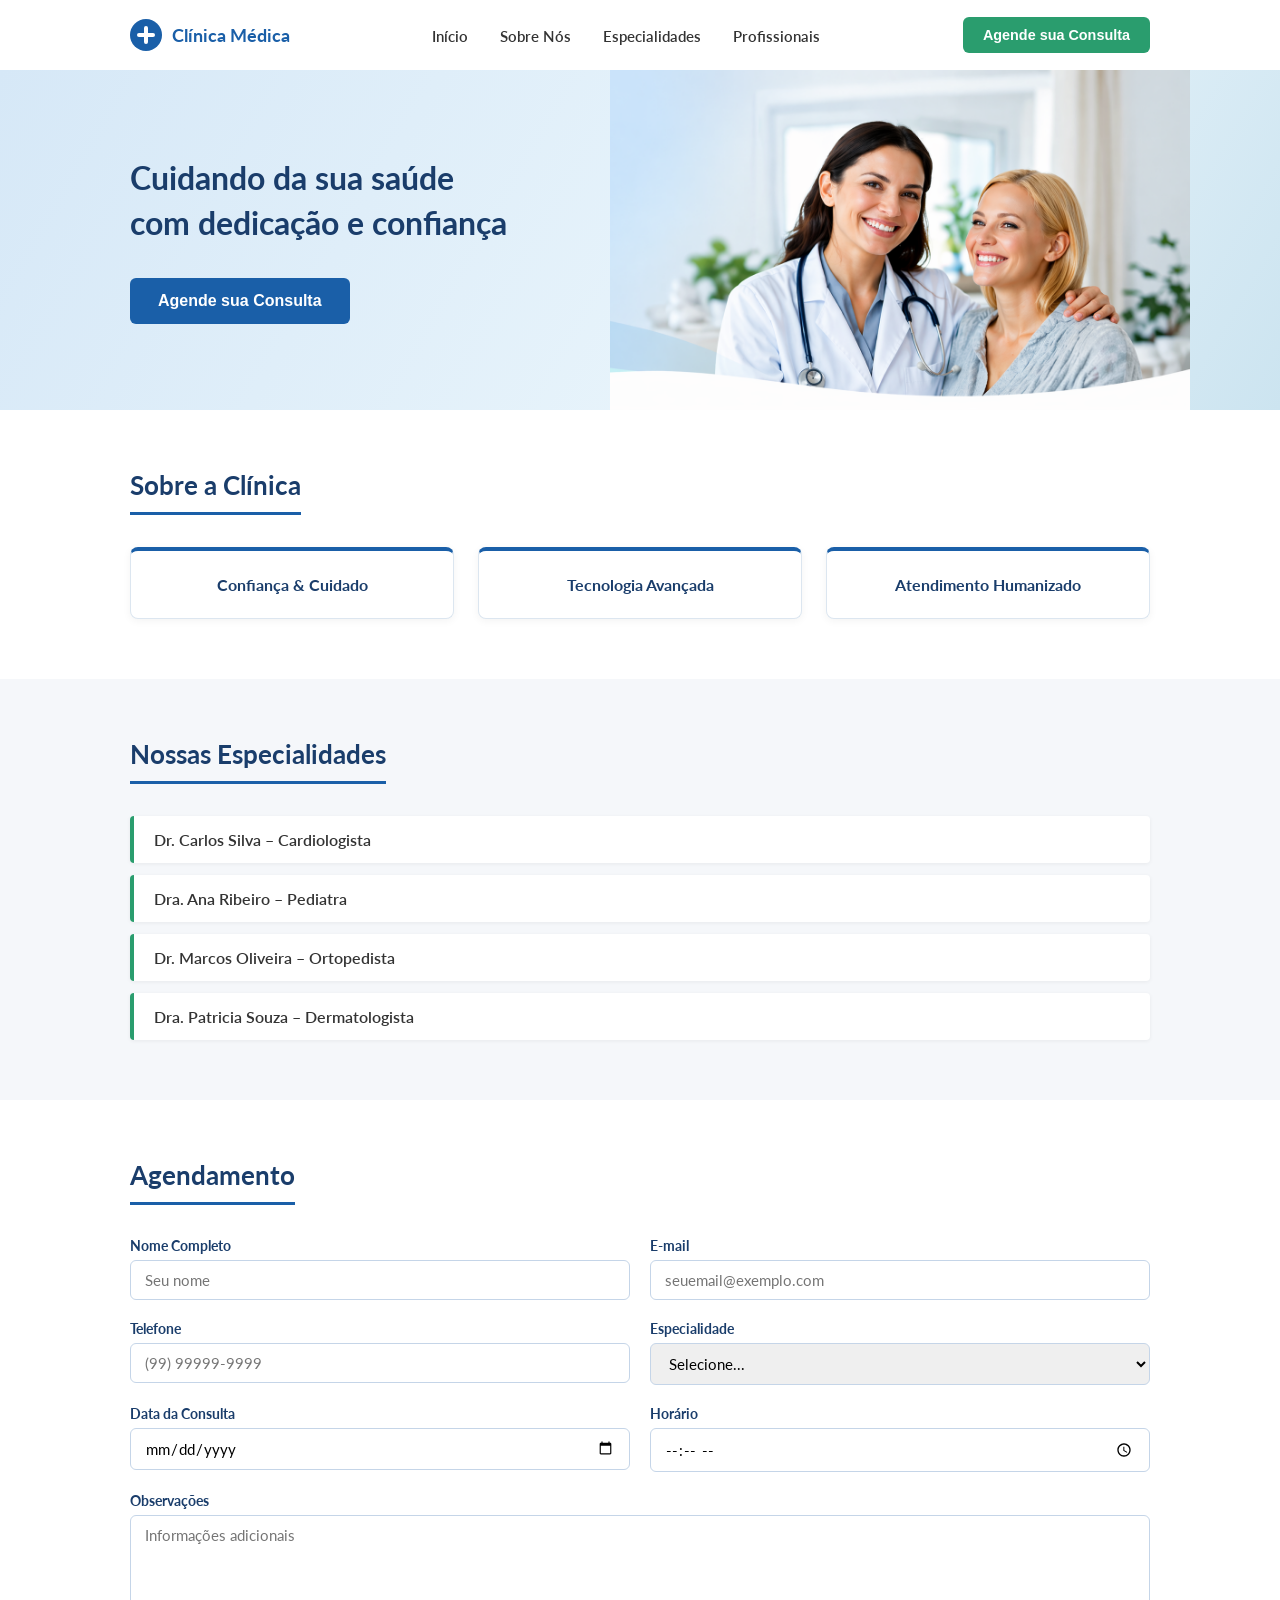
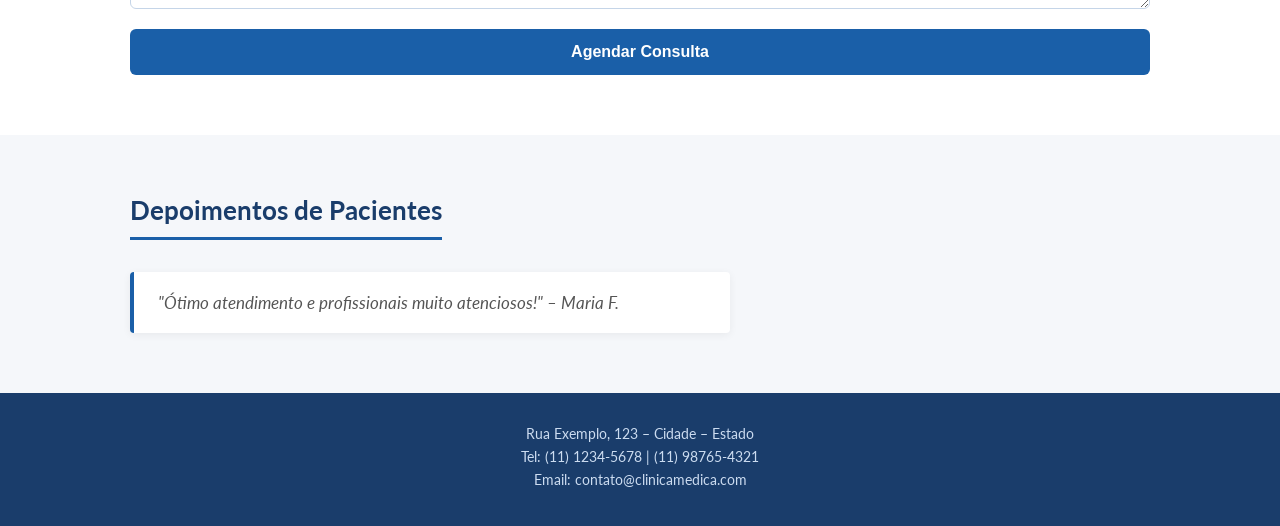
==== index.html @ 2ab4ed36 "Banner V7" ====
<!DOCTYPE html>
<html lang="pt-BR">
<head>
  <meta charset="UTF-8" />
  <meta name="viewport" content="width=device-width, initial-scale=1.0"/>
  <title>Clínica Médica</title>
  <link href="https://fonts.googleapis.com/css2?family=Lato:wght@400;700&display=swap" rel="stylesheet"/>
  <link rel="stylesheet" href="style.css"/>
</head>
<body>

  <!-- ════════ NAVBAR ════════ -->
  <nav class="navbar">
    <div class="navbar__container">

      <!-- Logo SVG inline — não depende de arquivo externo -->
      <a href="#" class="navbar__logo">
        <svg width="32" height="32" viewBox="0 0 32 32" fill="none">
          <circle cx="16" cy="16" r="16" fill="#1a5fa8"/>
          <rect x="14" y="7" width="4" height="18" rx="2" fill="white"/>
          <rect x="7" y="14" width="18" height="4" rx="2" fill="white"/>
        </svg>
        Clínica Médica
      </a>

      <ul class="navbar__links">
        <li><a href="#">Início</a></li>
        <li><a href="#">Sobre Nós</a></li>
        <li><a href="#">Especialidades</a></li>
        <li><a href="#">Profissionais</a></li>
      </ul>

      <button class="navbar__cta">Agende sua Consulta</button>

    </div>
  </nav>

  <!-- ════════ HERO / BANNER ════════ -->
  <section class="hero">
    <div class="hero__container">

      <div class="hero__texto">
        <h1>Cuidando da sua saúde<br>com dedicação e confiança</h1>
        <button class="hero__cta">Agende sua Consulta</button>
      </div>

      <div class="hero__imagem">
        <img src="Imagens/image001.png" alt="Médica e paciente"/>
      </div>

    </div>
  </section>

  <!-- ════════ SOBRE A CLÍNICA ════════ -->
  <section id="sobre" class="secao">
    <div class="secao__container">
      <h2>Sobre a Clínica</h2>
      <div class="cards">
        <div class="card">Confiança &amp; Cuidado</div>
        <div class="card">Tecnologia Avançada</div>
        <div class="card">Atendimento Humanizado</div>
      </div>
    </div>
  </section>

  <!-- ════════ ESPECIALIDADES ════════ -->
  <section id="especialidades" class="secao secao--cinza">
    <div class="secao__container">
      <h2>Nossas Especialidades</h2>
      <div class="medicos">
        <div class="medico">Dr. Carlos Silva – Cardiologista</div>
        <div class="medico">Dra. Ana Ribeiro – Pediatra</div>
        <div class="medico">Dr. Marcos Oliveira – Ortopedista</div>
        <div class="medico">Dra. Patricia Souza – Dermatologista</div>
      </div>
    </div>
  </section>

  <!-- ════════ AGENDAMENTO ════════ -->
  <section id="agendamento" class="secao">
    <div class="secao__container">
      <h2>Agendamento</h2>
      <form action="/agendar" method="post" class="formulario">

        <div class="formulario__grupo">
          <label for="nome">Nome Completo</label>
          <input type="text" id="nome" name="nome" placeholder="Seu nome" required>
        </div>

        <div class="formulario__grupo">
          <label for="email">E-mail</label>
          <input type="email" id="email" name="email" placeholder="seuemail@exemplo.com" required>
        </div>

        <div class="formulario__grupo">
          <label for="telefone">Telefone</label>
          <input type="tel" id="telefone" name="telefone" placeholder="(99) 99999-9999" required>
        </div>

        <div class="formulario__grupo">
          <label for="especialidade">Especialidade</label>
          <select id="especialidade" name="especialidade" required>
            <option value="">Selecione...</option>
            <option value="clinico">Clínico Geral</option>
            <option value="cardiologia">Cardiologia</option>
            <option value="dermatologia">Dermatologia</option>
            <option value="ginecologia">Ginecologia</option>
          </select>
        </div>

        <div class="formulario__grupo">
          <label for="data">Data da Consulta</label>
          <input type="date" id="data" name="data" required>
        </div>

        <div class="formulario__grupo">
          <label for="hora">Horário</label>
          <input type="time" id="hora" name="hora" required>
        </div>

        <div class="formulario__grupo formulario__grupo--largo">
          <label for="observacoes">Observações</label>
          <textarea id="observacoes" name="observacoes" rows="4" placeholder="Informações adicionais"></textarea>
        </div>

        <div class="formulario__grupo formulario__grupo--largo">
          <button type="submit" class="formulario__btn">Agendar Consulta</button>
        </div>

      </form>
    </div>
  </section>

  <!-- ════════ DEPOIMENTOS ════════ -->
  <section id="depoimentos" class="secao secao--cinza">
    <div class="secao__container">
      <h2>Depoimentos de Pacientes</h2>
      <blockquote class="depoimento">
        "Ótimo atendimento e profissionais muito atenciosos!" – Maria F.
      </blockquote>
    </div>
  </section>

  <!-- ════════ RODAPÉ ════════ -->
  <footer class="rodape">
    <div class="secao__container">
      <p>Rua Exemplo, 123 – Cidade – Estado</p>
      <p>Tel: (11) 1234-5678 | (11) 98765-4321</p>
      <p>Email: contato@clinicamedica.com</p>
    </div>
  </footer>

</body>
</html>
---- style.css ----
/* ══════════════════════════════════════
   RESET
══════════════════════════════════════ */
*, *::before, *::after {
  box-sizing: border-box;
  margin: 0;
  padding: 0;
}

body {
  font-family: 'Lato', sans-serif;
  color: #333;
  background: #ffffff;
}

/* ══════════════════════════════════════
   UTILITÁRIO — container centralizado
══════════════════════════════════════ */
.secao__container {
  max-width: 1100px;
  margin: 0 auto;
  padding: 0 40px;
}

/* ══════════════════════════════════════
   NAVBAR
══════════════════════════════════════ */
.navbar {
  background: #ffffff;
  box-shadow: 0 2px 8px rgba(0,0,0,0.08);
  height: 70px;
}

.navbar__container {
  max-width: 1100px;
  margin: 0 auto;
  padding: 0 40px;
  height: 100%;
  display: flex;
  align-items: center;
  justify-content: space-between;
}

/* Logo: ícone SVG + texto lado a lado */
.navbar__logo {
  display: flex;
  align-items: center;
  gap: 10px;
  text-decoration: none;
  color: #1a5fa8;
  font-size: 1.15rem;
  font-weight: 700;
  white-space: nowrap;
}

.navbar__links {
  display: flex;
  align-items: center;
  gap: 32px;
  list-style: none;
}

.navbar__links a {
  text-decoration: none;
  color: #333;
  font-size: 0.95rem;
  font-weight: 600;
  transition: color 0.2s;
}

.navbar__links a:hover { color: #1a5fa8; }

.navbar__cta {
  background: #2a9d6e;
  color: #fff;
  border: none;
  padding: 10px 20px;
  border-radius: 6px;
  font-size: 0.9rem;
  font-weight: 700;
  cursor: pointer;
  white-space: nowrap;
  transition: background 0.2s, transform 0.1s;
}

.navbar__cta:hover {
  background: #238860;
  transform: translateY(-1px);
}

/* ══════════════════════════════════════
   HERO — banner principal
══════════════════════════════════════ */
.hero {
  background: linear-gradient(120deg, #d6e8f7 0%, #e8f4fb 60%, #cce4f0 100%);
  overflow: hidden;         /* garante que a imagem não vaze */
}

.hero__container {
  max-width: 1100px;
  margin: 0 auto;
  padding: 0 0 0 40px;      /* sem padding à direita — imagem cola na borda */
  min-height: 340px;
  display: flex;
  align-items: center;
  justify-content: space-between;
  gap: 40px;
}

/* Texto à esquerda */
.hero__texto {
  flex: 1;
  max-width: 440px;
  padding: 40px 0;
}

.hero__texto h1 {
  font-size: 2rem;
  color: #1a3d6b;
  line-height: 1.4;
  margin-bottom: 32px;
}

.hero__cta {
  background: #1a5fa8;
  color: #fff;
  border: none;
  padding: 14px 28px;
  border-radius: 6px;
  font-size: 1rem;
  font-weight: 700;
  cursor: pointer;
  transition: background 0.2s, transform 0.1s;
}

.hero__cta:hover {
  background: #154d8c;
  transform: translateY(-1px);
}

/* Imagem à direita — colada na base e na borda */
.hero__imagem {
  flex: 1;
  align-self: stretch;      /* estica até a altura total do hero */
  display: flex;
  align-items: flex-end;    /* foto alinhada na base */
  justify-content: flex-end;
  overflow: hidden;
}

.hero__imagem img {
  height: 100%;             /* ocupa toda a altura do hero */
  max-height: 340px;
  width: auto;
  object-fit: cover;
  object-position: top center;
  display: block;
}

/* ══════════════════════════════════════
   SEÇÕES GENÉRICAS
══════════════════════════════════════ */
.secao {
  padding: 60px 0;
}

.secao--cinza {
  background: #f5f7fa;
}

.secao h2 {
  font-size: 1.6rem;
  color: #1a3d6b;
  margin-bottom: 32px;
  padding-bottom: 12px;
  border-bottom: 3px solid #1a5fa8;
  display: inline-block;
}

/* ══════════════════════════════════════
   CARDS — Sobre a Clínica
══════════════════════════════════════ */
.cards {
  display: flex;
  gap: 24px;
  flex-wrap: wrap;
}

.card {
  flex: 1;
  min-width: 200px;
  background: #ffffff;
  border: 1px solid #dce6f0;
  border-top: 4px solid #1a5fa8;
  border-radius: 8px;
  padding: 24px 20px;
  font-weight: 700;
  color: #1a3d6b;
  text-align: center;
  box-shadow: 0 2px 8px rgba(0,0,0,0.05);
}

/* ══════════════════════════════════════
   MÉDICOS — Especialidades
══════════════════════════════════════ */
.medicos {
  display: flex;
  flex-direction: column;
  gap: 12px;
}

.medico {
  background: #ffffff;
  border-left: 4px solid #2a9d6e;
  padding: 14px 20px;
  border-radius: 4px;
  font-weight: 600;
  color: #333;
  box-shadow: 0 1px 4px rgba(0,0,0,0.06);
}

/* ══════════════════════════════════════
   FORMULÁRIO — Agendamento
══════════════════════════════════════ */
.formulario {
  display: grid;
  grid-template-columns: 1fr 1fr;
  gap: 20px;
}

.formulario__grupo {
  display: flex;
  flex-direction: column;
  gap: 6px;
}

.formulario__grupo--largo {
  grid-column: 1 / -1;
}

.formulario__grupo label {
  font-size: 0.9rem;
  font-weight: 700;
  color: #1a3d6b;
}

.formulario__grupo input,
.formulario__grupo select,
.formulario__grupo textarea {
  padding: 10px 14px;
  border: 1px solid #c5d5e8;
  border-radius: 6px;
  font-size: 0.95rem;
  font-family: inherit;
  transition: border-color 0.2s;
  outline: none;
}

.formulario__grupo input:focus,
.formulario__grupo select:focus,
.formulario__grupo textarea:focus {
  border-color: #1a5fa8;
}

.formulario__btn {
  background: #1a5fa8;
  color: #fff;
  border: none;
  padding: 14px 32px;
  border-radius: 6px;
  font-size: 1rem;
  font-weight: 700;
  cursor: pointer;
  transition: background 0.2s, transform 0.1s;
}

.formulario__btn:hover {
  background: #154d8c;
  transform: translateY(-1px);
}

/* ══════════════════════════════════════
   DEPOIMENTO
══════════════════════════════════════ */
.depoimento {
  background: #ffffff;
  border-left: 4px solid #1a5fa8;
  padding: 20px 24px;
  border-radius: 4px;
  font-size: 1.05rem;
  color: #555;
  font-style: italic;
  box-shadow: 0 2px 8px rgba(0,0,0,0.06);
  max-width: 600px;
}

/* ══════════════════════════════════════
   RODAPÉ
══════════════════════════════════════ */
.rodape {
  background: #1a3d6b;
  color: #ccdcf0;
  padding: 32px 0;
  text-align: center;
}

.rodape p {
  margin-bottom: 6px;
  font-size: 0.9rem;
}
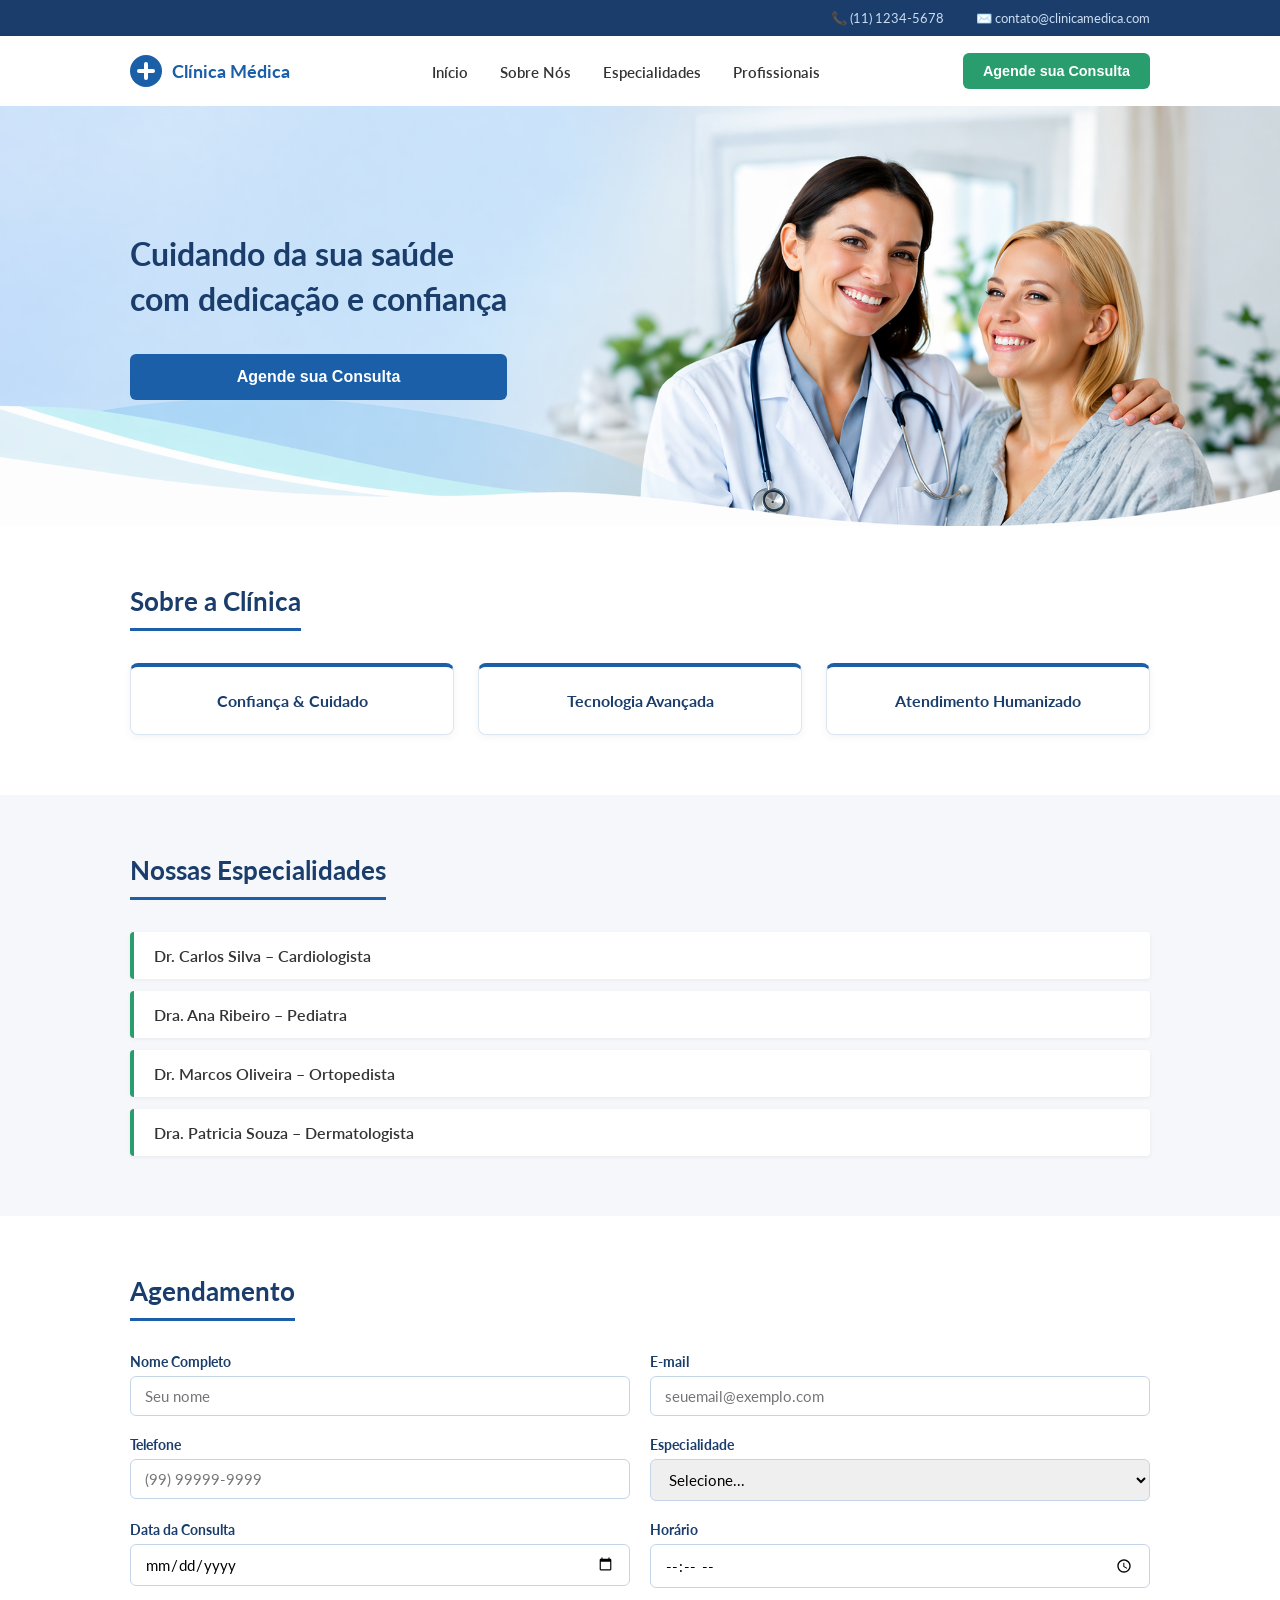
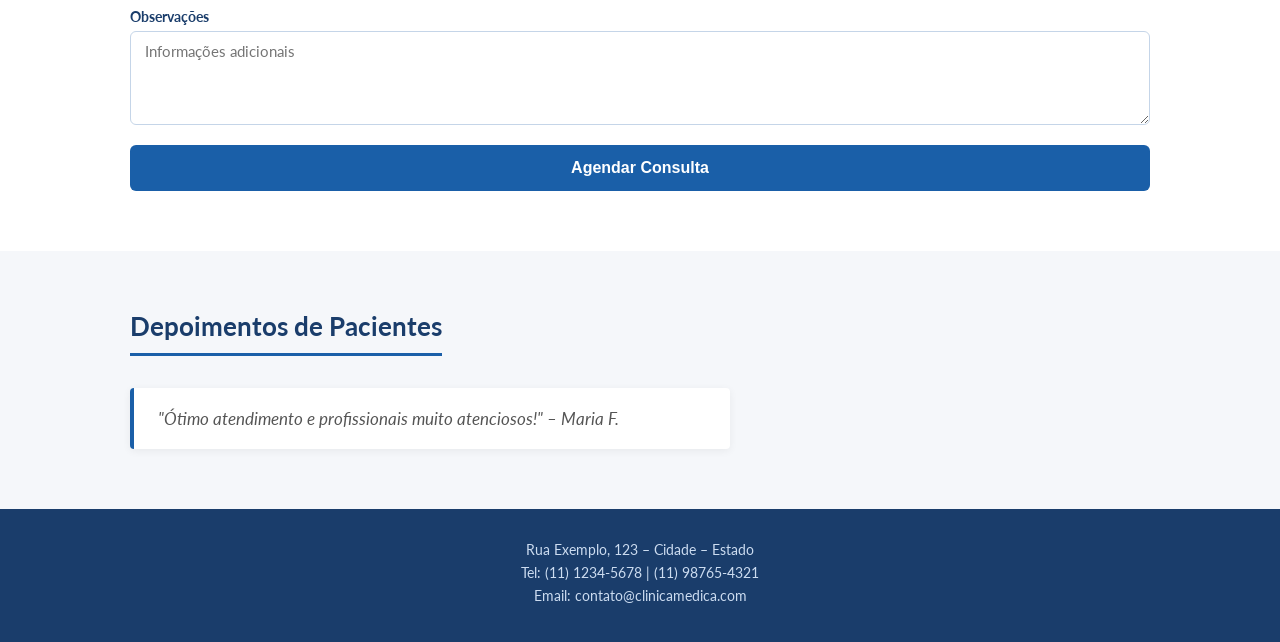
==== commit 9323cbe9: "Banner V6" ====
--- a/index.html
+++ b/index.html
@@ -8,6 +8,14 @@
   <link rel="stylesheet" href="style.css"/>
 </head>
 <body>
+
+  <!-- ════════ TOPBAR — faixa azul escura no topo ════════ -->
+  <div class="topbar">
+    <div class="topbar__container">
+      <span>📞 (11) 1234-5678</span>
+      <span>✉️ contato@clinicamedica.com</span>
+    </div>
+  </div>
 
   <!-- ════════ NAVBAR ════════ -->
   <nav class="navbar">
@@ -42,10 +50,6 @@
       <div class="hero__texto">
         <h1>Cuidando da sua saúde<br>com dedicação e confiança</h1>
         <button class="hero__cta">Agende sua Consulta</button>
-      </div>
-
-      <div class="hero__imagem">
-        <img src="Imagens/image001.png" alt="Médica e paciente"/>
       </div>
 
     </div>
--- a/style.css
+++ b/style.css
@@ -1,3 +1,27 @@
+/* ══════════════════════════════════════
+   TOPBAR — faixa azul escura no topo
+══════════════════════════════════════ */
+.topbar {
+  background: #1a3d6b;      /* azul escuro */
+  height: 36px;
+}
+
+.topbar__container {
+  max-width: 1100px;
+  margin: 0 auto;
+  padding: 0 40px;
+  height: 100%;
+  display: flex;
+  align-items: center;
+  justify-content: flex-end; /* informações alinhadas à direita */
+  gap: 32px;
+}
+
+.topbar__container span {
+  color: #ccdcf0;
+  font-size: 0.82rem;
+}
+
 /* ══════════════════════════════════════
    RESET
 ══════════════════════════════════════ */
@@ -92,26 +116,30 @@
    HERO — banner principal
 ══════════════════════════════════════ */
 .hero {
-  background: linear-gradient(120deg, #d6e8f7 0%, #e8f4fb 60%, #cce4f0 100%);
-  overflow: hidden;         /* garante que a imagem não vaze */
+  
+  background-image: url('Imagens/image001.png');
+  background-size: cover;        /* cobre toda a área */
+  background-position: center;   /* centraliza a imagem */
+  background-repeat: no-repeat;
+  min-height: 420px;
 }
 
 .hero__container {
   max-width: 1100px;
   margin: 0 auto;
-  padding: 0 0 0 40px;      /* sem padding à direita — imagem cola na borda */
-  min-height: 340px;
-  display: flex;
-  align-items: center;
-  justify-content: space-between;
-  gap: 40px;
-}
-
-/* Texto à esquerda */
+  padding: 0 40px;
+  min-height: 420px;
+  display: flex;
+  align-items: center;
+  justify-content: flex-start;   /* texto alinhado à esquerda */
+}
+
+/* Texto à esquerda sobre o banner */
 .hero__texto {
-  flex: 1;
-  max-width: 440px;
-  padding: 40px 0;
+  max-width: 420px;
+  display: flex;
+  flex-direction: column;
+  justify-content: center;
 }
 
 .hero__texto h1 {
@@ -141,17 +169,18 @@
 /* Imagem à direita — colada na base e na borda */
 .hero__imagem {
   flex: 1;
-  align-self: stretch;      /* estica até a altura total do hero */
-  display: flex;
-  align-items: flex-end;    /* foto alinhada na base */
+  display: flex;
+  align-items: flex-end;    /* cola foto na base */
   justify-content: flex-end;
+  /* Estica até a borda direita da tela usando vw */
+  width: calc(50vw);
+  margin-right: calc(-50vw + 50%);
   overflow: hidden;
 }
 
 .hero__imagem img {
-  height: 100%;             /* ocupa toda a altura do hero */
-  max-height: 340px;
-  width: auto;
+  width: 100%;
+  height: 100%;
   object-fit: cover;
   object-position: top center;
   display: block;
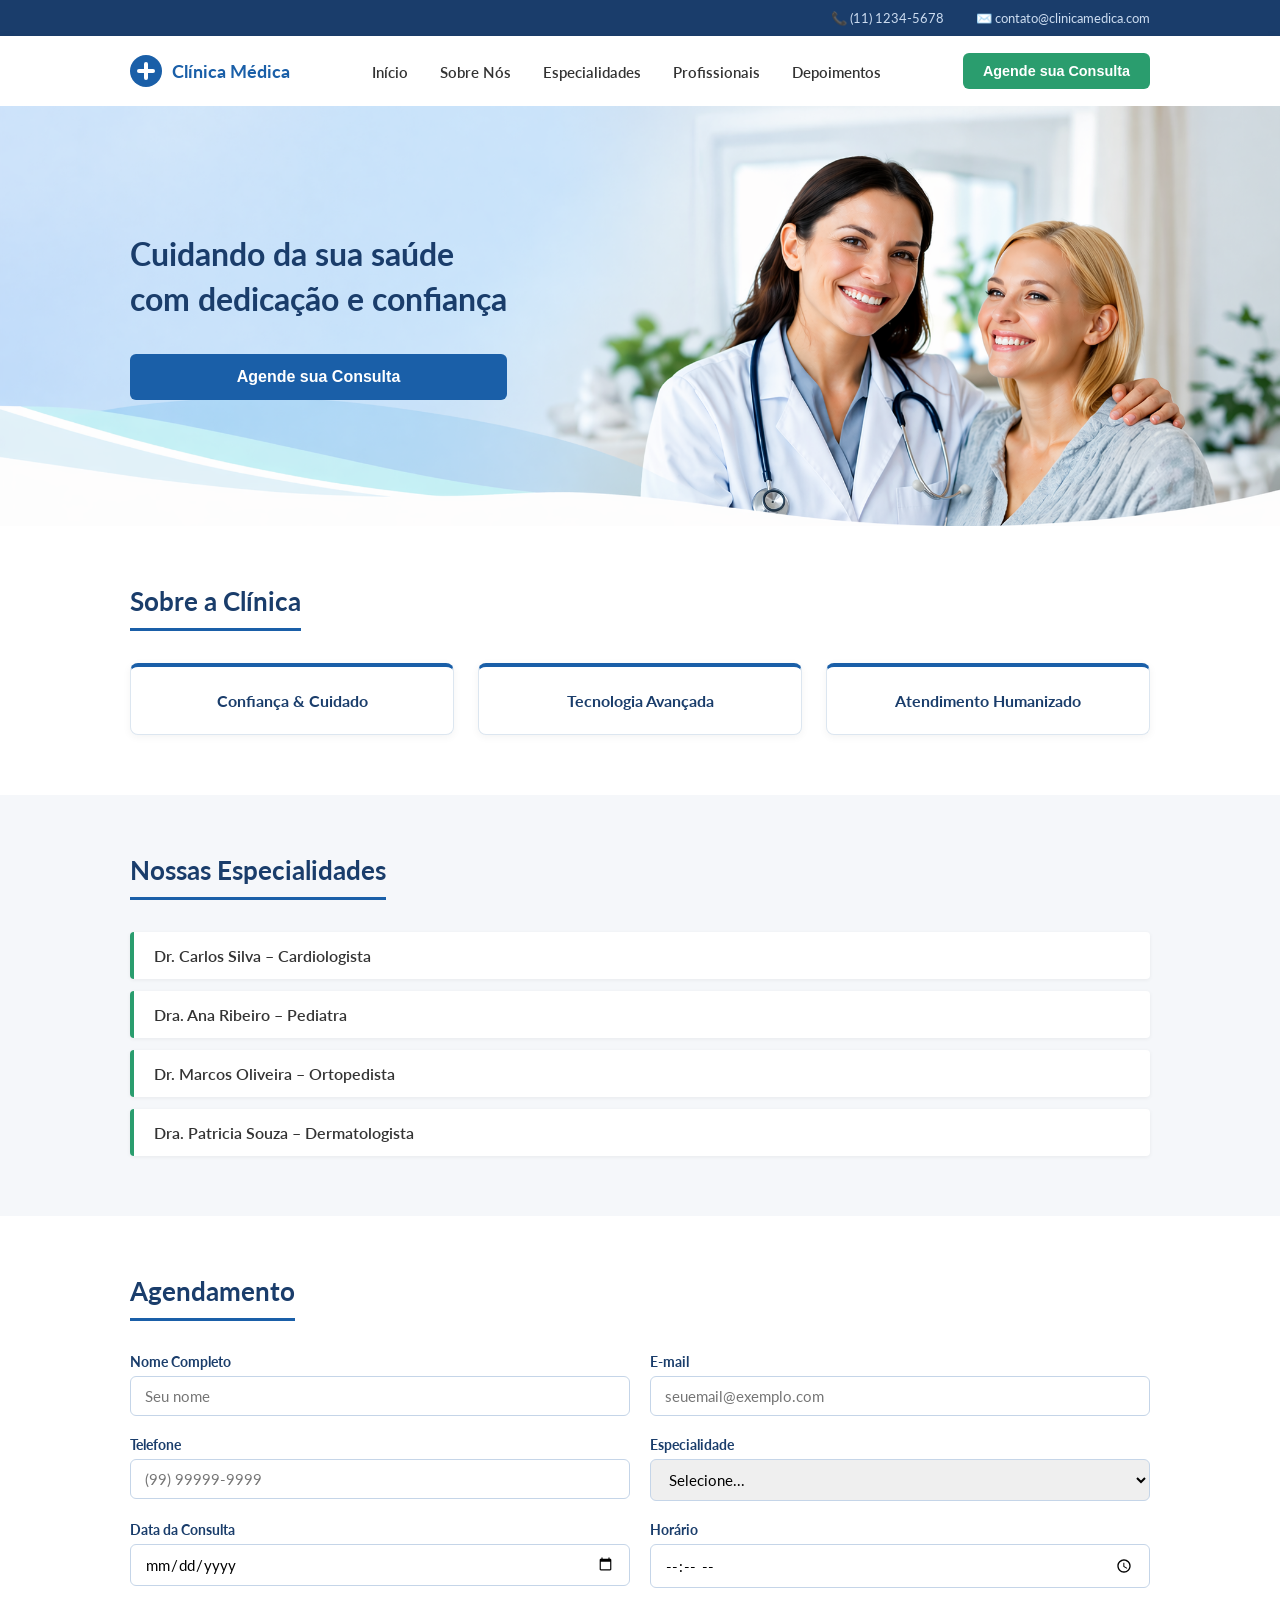
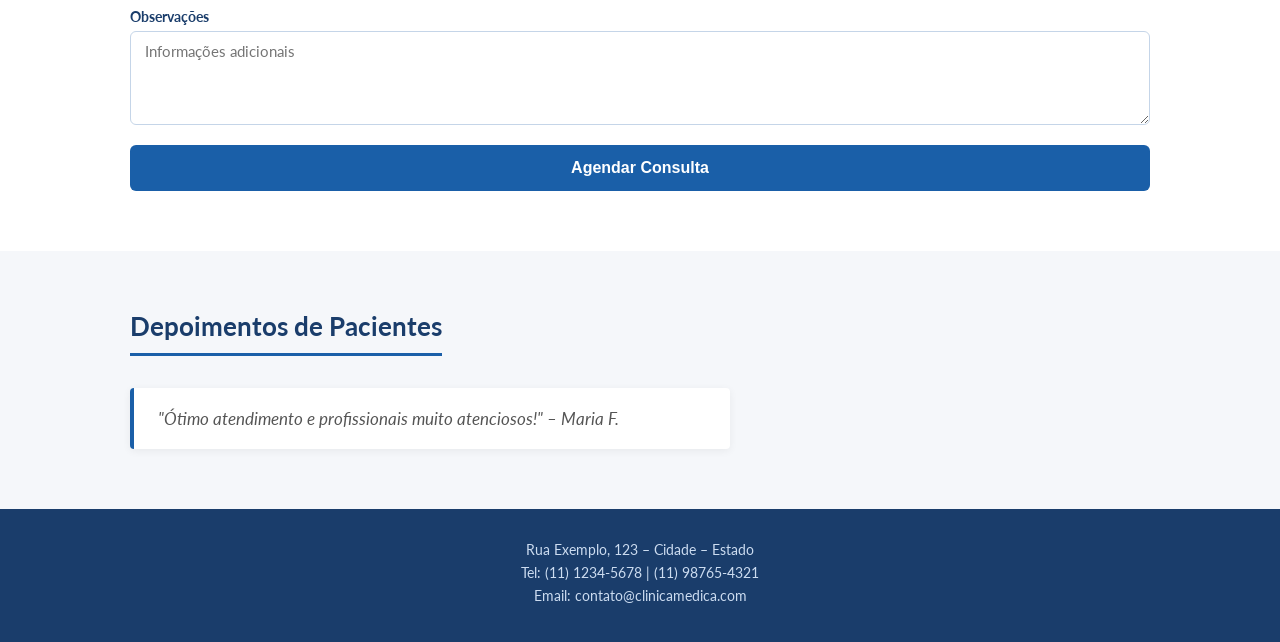
==== commit 83cbecef: "Link02" ====
--- a/index.html
+++ b/index.html
@@ -22,7 +22,7 @@
     <div class="navbar__container">
 
       <!-- Logo SVG inline — não depende de arquivo externo -->
-      <a href="#" class="navbar__logo">
+      <a href="#https://luizaugustoti.github.io/site.medico" class="navbar__logo">
         <svg width="32" height="32" viewBox="0 0 32 32" fill="none">
           <circle cx="16" cy="16" r="16" fill="#1a5fa8"/>
           <rect x="14" y="7" width="4" height="18" rx="2" fill="white"/>
@@ -32,13 +32,21 @@
       </a>
 
       <ul class="navbar__links">
-        <li><a href="#">Início</a></li>
-        <li><a href="#">Sobre Nós</a></li>
-        <li><a href="#">Especialidades</a></li>
-        <li><a href="#">Profissionais</a></li>
+        <li><a href="#inicio">Início</a></li>
+        <li><a href="#sobre">Sobre Nós</a></li>
+        <li><a href="#especialidade">Especialidades</a></li>
+        <li><a href="#profissionais">Profissionais</a></li>
+        <li><a href="#depoimentos">Depoimentos</a></li>
       </ul>
 
       <button class="navbar__cta">Agende sua Consulta</button>
+
+      <!-- Botão hamburguer — só aparece no mobile -->
+      <button class="navbar__hamburguer" id="hamburguer" aria-label="Abrir menu">
+        <span></span>
+        <span></span>
+        <span></span>
+      </button>
 
     </div>
   </nav>
@@ -154,5 +162,22 @@
     </div>
   </footer>
 
+  <script>
+    const hamburguer = document.getElementById('hamburguer');
+    const menu = document.querySelector('.navbar__links');
+
+    hamburguer.addEventListener('click', function() {
+      menu.classList.toggle('navbar__links--aberto');
+      hamburguer.classList.toggle('navbar__hamburguer--ativo');
+    });
+
+    // Fecha o menu ao clicar em um link
+    document.querySelectorAll('.navbar__links a').forEach(link => {
+      link.addEventListener('click', () => {
+        menu.classList.remove('navbar__links--aberto');
+        hamburguer.classList.remove('navbar__hamburguer--ativo');
+      });
+    });
+  </script>
 </body>
 </html>
--- a/style.css
+++ b/style.css
@@ -116,7 +116,7 @@
    HERO — banner principal
 ══════════════════════════════════════ */
 .hero {
-  
+  /* A imagem do banner já tem fundo + foto tudo junto */
   background-image: url('Imagens/image001.png');
   background-size: cover;        /* cobre toda a área */
   background-position: center;   /* centraliza a imagem */
@@ -336,4 +336,219 @@
 .rodape p {
   margin-bottom: 6px;
   font-size: 0.9rem;
+}
+
+
+/* ══════════════════════════════════════
+   RESPONSIVO
+   Breakpoints:
+   - Tablet: até 1024px
+   - Celular: até 768px
+══════════════════════════════════════ */
+
+/* ── HAMBURGUER — escondido no desktop ── */
+.navbar__hamburguer {
+  display: none;            /* invisível no desktop */
+  flex-direction: column;
+  justify-content: center;
+  gap: 5px;
+  background: none;
+  border: none;
+  cursor: pointer;
+  padding: 4px;
+  z-index: 100;
+}
+
+.navbar__hamburguer span {
+  display: block;
+  width: 26px;
+  height: 3px;
+  background: #1a5fa8;
+  border-radius: 3px;
+  transition: all 0.3s ease;
+}
+
+/* Animação: ☰ vira X quando ativo */
+.navbar__hamburguer--ativo span:nth-child(1) {
+  transform: translateY(8px) rotate(45deg);
+}
+.navbar__hamburguer--ativo span:nth-child(2) {
+  opacity: 0;
+}
+.navbar__hamburguer--ativo span:nth-child(3) {
+  transform: translateY(-8px) rotate(-45deg);
+}
+
+
+/* ════════════════════════════════
+   TABLET — até 1024px
+════════════════════════════════ */
+@media (max-width: 1024px) {
+
+  /* Topbar: só e-mail e telefone menores */
+  .topbar__container {
+    padding: 0 24px;
+    gap: 16px;
+  }
+
+  /* Navbar */
+  .navbar__container {
+    padding: 0 24px;
+  }
+
+  .navbar__links {
+    gap: 20px;
+  }
+
+  .navbar__links a {
+    font-size: 0.88rem;
+  }
+
+  .navbar__cta {
+    padding: 8px 14px;
+    font-size: 0.85rem;
+  }
+
+  /* Hero */
+  .hero__container {
+    padding: 0 24px;
+  }
+
+  .hero__texto h1 {
+    font-size: 1.7rem;
+  }
+
+  /* Seções */
+  .secao__container {
+    padding: 0 24px;
+  }
+
+  /* Formulário: 2 colunas mantidas no tablet */
+}
+
+
+/* ════════════════════════════════
+   CELULAR — até 768px
+════════════════════════════════ */
+@media (max-width: 768px) {
+
+  /* ── Topbar ── */
+  .topbar__container {
+    justify-content: center;
+    gap: 12px;
+    padding: 0 16px;
+  }
+
+  .topbar__container span {
+    font-size: 0.75rem;
+  }
+
+  /* ── Navbar ── */
+  .navbar {
+    height: auto;           /* altura flexível para abrir o menu */
+    position: relative;
+  }
+
+  .navbar__container {
+    padding: 0 16px;
+    height: 64px;
+    flex-wrap: wrap;        /* permite que o menu quebre para baixo */
+  }
+
+  /* Esconde o botão CTA e os links no mobile */
+  .navbar__cta {
+    display: none;
+  }
+
+  /* Mostra o botão hamburguer */
+  .navbar__hamburguer {
+    display: flex;
+  }
+
+  /* Menu fechado: escondido */
+  .navbar__links {
+    display: none;
+    flex-direction: column;
+    align-items: flex-start;
+    gap: 0;
+    width: 100%;
+    background: #ffffff;
+    border-top: 1px solid #eef2f7;
+    padding: 8px 0 16px;
+  }
+
+  /* Menu aberto: aparece */
+  .navbar__links--aberto {
+    display: flex;
+  }
+
+  .navbar__links li {
+    width: 100%;
+  }
+
+  .navbar__links a {
+    display: block;
+    padding: 12px 16px;
+    font-size: 1rem;
+    border-bottom: 1px solid #f0f4f8;
+  }
+
+  /* ── Hero ── */
+  .hero {
+    background-position: right center; /* foca no rosto no mobile */
+    min-height: 320px;
+  }
+
+  .hero__container {
+    padding: 40px 16px;
+    min-height: 320px;
+  }
+
+  .hero__texto {
+    max-width: 100%;
+  }
+
+  .hero__texto h1 {
+    font-size: 1.4rem;
+    color: #1a3d6b;
+    /* Sombra leve para o texto ficar legível sobre a foto */
+    text-shadow: 0 1px 6px rgba(255,255,255,0.8);
+  }
+
+  .hero__cta {
+    padding: 12px 22px;
+    font-size: 0.95rem;
+  }
+
+  /* ── Seções ── */
+  .secao__container {
+    padding: 0 16px;
+  }
+
+  .secao {
+    padding: 40px 0;
+  }
+
+  /* Cards empilhados */
+  .cards {
+    flex-direction: column;
+  }
+
+  .card {
+    min-width: unset;
+  }
+
+  /* Formulário: 1 coluna no mobile */
+  .formulario {
+    grid-template-columns: 1fr;
+  }
+
+  .formulario__grupo--largo {
+    grid-column: 1;
+  }
+
+  /* Rodapé */
+  .rodape {
+    padding: 24px 16px;
+  }
 }
